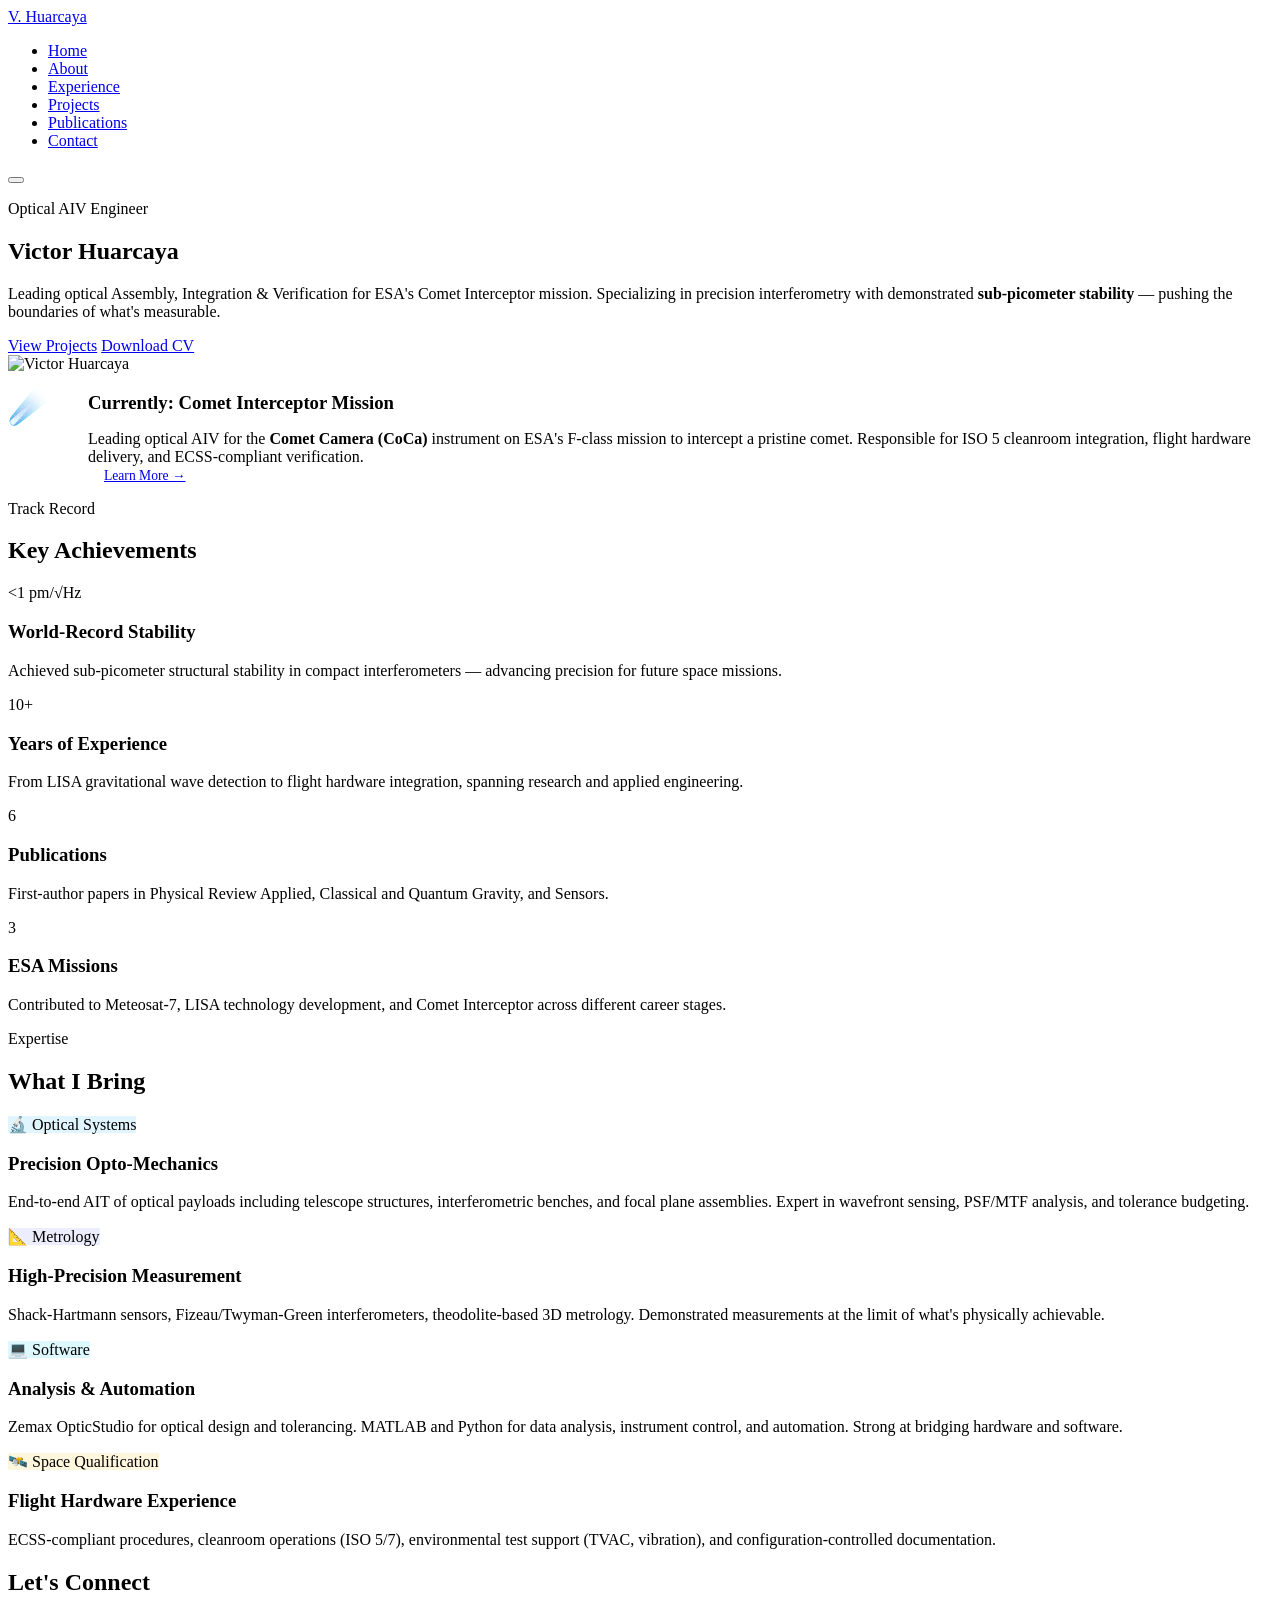
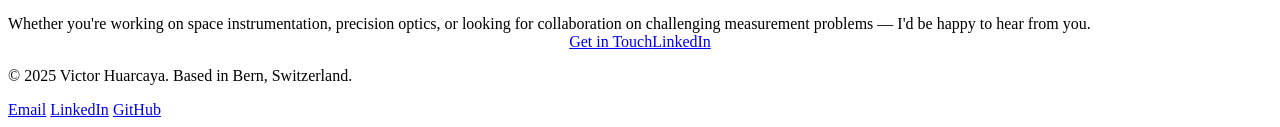
==== index.html @ 34c5372b "Add files via upload" ====
<!DOCTYPE html>
<html lang="en">
<head>
  <meta charset="UTF-8">
  <meta name="viewport" content="width=device-width, initial-scale=1.0">
  <meta name="description" content="Victor Huarcaya - Optical AIV Engineer specializing in precision interferometry and space instrumentation for ESA missions.">
  <meta name="keywords" content="Optical Engineer, Space Instrumentation, Interferometry, LISA, Comet Interceptor, ESA">
  <meta name="author" content="Victor Huarcaya">
  
  <title>Victor Huarcaya | Optical AIV Engineer</title>
  
  <!-- Fonts -->
  <link rel="preconnect" href="https://fonts.googleapis.com">
  <link rel="preconnect" href="https://fonts.gstatic.com" crossorigin>
  <link href="https://fonts.googleapis.com/css2?family=DM+Serif+Display&family=JetBrains+Mono:wght@400;500&family=Source+Sans+3:wght@400;500;600;700&display=swap" rel="stylesheet">
  
  <!-- Styles -->
  <link rel="stylesheet" href="css/style.css">
  
  <!-- Favicon -->
  <link rel="icon" type="image/svg+xml" href="data:image/svg+xml,<svg xmlns='http://www.w3.org/2000/svg' viewBox='0 0 100 100'><circle cx='50' cy='50' r='40' fill='none' stroke='%2338bdf8' stroke-width='4'/><circle cx='50' cy='50' r='8' fill='%2338bdf8'/></svg>">
</head>
<body>
  <!-- Navigation -->
  <nav class="nav">
    <div class="nav-inner">
      <a href="index.html" class="nav-logo">V. Huarcaya</a>
      <ul class="nav-links" id="navLinks">
        <li><a href="index.html" class="active">Home</a></li>
        <li><a href="about.html">About</a></li>
        <li><a href="experience.html">Experience</a></li>
        <li><a href="projects.html">Projects</a></li>
        <li><a href="publications.html">Publications</a></li>
        <li><a href="contact.html">Contact</a></li>
      </ul>
      <button class="nav-toggle" id="navToggle" aria-label="Toggle navigation">
        <span></span>
        <span></span>
        <span></span>
      </button>
    </div>
  </nav>

  <!-- Hero Section -->
  <section class="hero">
    <div class="hero-decoration hero-decoration-1"></div>
    <div class="hero-decoration hero-decoration-2"></div>
    
    <div class="container">
      <div class="hero-content">
        <div class="hero-text">
          <p class="hero-subtitle">Optical AIV Engineer</p>
          <h1>Victor <span class="highlight">Huarcaya</span></h1>
          <p class="hero-description">
            Leading optical Assembly, Integration & Verification for ESA's Comet Interceptor mission. 
            Specializing in precision interferometry with demonstrated 
            <strong>sub-picometer stability</strong> — pushing the boundaries of what's measurable.
          </p>
          <div class="hero-cta">
            <a href="projects.html" class="btn btn-primary">View Projects</a>
            <a href="assets/CV_vhuarcaya.pdf" class="btn btn-outline" download>Download CV</a>
          </div>
        </div>
        <div class="hero-image">
          <!-- Placeholder for photo - replace src with actual photo -->
          <img src="assets/profile-placeholder.svg" alt="Victor Huarcaya" id="heroPhoto">
        </div>
      </div>
    </div>
  </section>

  <!-- Current Work Highlight -->
  <section style="padding-top: 0;">
    <div class="container">
      <div class="card card-highlight">
        <div style="display: grid; grid-template-columns: auto 1fr; gap: var(--space-xl); align-items: center;">
          <div class="highlight-icon" style="width: 80px; height: 80px; font-size: 2rem;">
            ☄️
          </div>
          <div>
            <h3 style="margin-bottom: var(--space-xs);">Currently: Comet Interceptor Mission</h3>
            <p style="margin-bottom: var(--space-sm);">
              Leading optical AIV for the <strong>Comet Camera (CoCa)</strong> instrument on ESA's F-class mission 
              to intercept a pristine comet. Responsible for ISO 5 cleanroom integration, flight hardware delivery, 
              and ECSS-compliant verification.
            </p>
            <a href="projects.html#coca" class="btn btn-outline" style="padding: 0.5rem 1rem; font-size: 0.85rem;">
              Learn More →
            </a>
          </div>
        </div>
      </div>
    </div>
  </section>

  <!-- Key Highlights -->
  <section>
    <div class="container">
      <div class="section-header">
        <p class="overline">Track Record</p>
        <h2>Key Achievements</h2>
      </div>
      
      <div class="highlights">
        <div class="card highlight-card">
          <div class="highlight-stat">&lt;1 pm/√Hz</div>
          <h3>World-Record Stability</h3>
          <p>Achieved sub-picometer structural stability in compact interferometers — advancing precision for future space missions.</p>
        </div>
        
        <div class="card highlight-card">
          <div class="highlight-stat">10+</div>
          <h3>Years of Experience</h3>
          <p>From LISA gravitational wave detection to flight hardware integration, spanning research and applied engineering.</p>
        </div>
        
        <div class="card highlight-card">
          <div class="highlight-stat">6</div>
          <h3>Publications</h3>
          <p>First-author papers in Physical Review Applied, Classical and Quantum Gravity, and Sensors.</p>
        </div>
        
        <div class="card highlight-card">
          <div class="highlight-stat">3</div>
          <h3>ESA Missions</h3>
          <p>Contributed to Meteosat-7, LISA technology development, and Comet Interceptor across different career stages.</p>
        </div>
      </div>
    </div>
  </section>

  <!-- Expertise Areas -->
  <section style="background: var(--bg-secondary);">
    <div class="container">
      <div class="section-header">
        <p class="overline">Expertise</p>
        <h2>What I Bring</h2>
      </div>
      
      <div class="projects-grid">
        <div class="card">
          <span class="tag" style="background: rgba(56, 189, 248, 0.15);">🔬 Optical Systems</span>
          <h3>Precision Opto-Mechanics</h3>
          <p>End-to-end AIT of optical payloads including telescope structures, interferometric benches, and focal plane assemblies. Expert in wavefront sensing, PSF/MTF analysis, and tolerance budgeting.</p>
        </div>
        
        <div class="card">
          <span class="tag" style="background: rgba(129, 140, 248, 0.15);">📐 Metrology</span>
          <h3>High-Precision Measurement</h3>
          <p>Shack-Hartmann sensors, Fizeau/Twyman-Green interferometers, theodolite-based 3D metrology. Demonstrated measurements at the limit of what's physically achievable.</p>
        </div>
        
        <div class="card">
          <span class="tag" style="background: rgba(34, 211, 238, 0.15);">💻 Software</span>
          <h3>Analysis & Automation</h3>
          <p>Zemax OpticStudio for optical design and tolerancing. MATLAB and Python for data analysis, instrument control, and automation. Strong at bridging hardware and software.</p>
        </div>
        
        <div class="card">
          <span class="tag" style="background: rgba(251, 191, 36, 0.15);">🛰️ Space Qualification</span>
          <h3>Flight Hardware Experience</h3>
          <p>ECSS-compliant procedures, cleanroom operations (ISO 5/7), environmental test support (TVAC, vibration), and configuration-controlled documentation.</p>
        </div>
      </div>
    </div>
  </section>

  <!-- CTA -->
  <section>
    <div class="container text-center">
      <h2>Let's Connect</h2>
      <p class="lead" style="margin: var(--space-lg) auto;">
        Whether you're working on space instrumentation, precision optics, or looking for 
        collaboration on challenging measurement problems — I'd be happy to hear from you.
      </p>
      <div style="display: flex; gap: var(--space-md); justify-content: center; flex-wrap: wrap;">
        <a href="contact.html" class="btn btn-primary">Get in Touch</a>
        <a href="https://linkedin.com/in/vhuarcaya" class="btn btn-outline" target="_blank" rel="noopener">LinkedIn</a>
      </div>
    </div>
  </section>

  <!-- Footer -->
  <footer class="footer">
    <div class="container">
      <p>© 2025 Victor Huarcaya. Based in Bern, Switzerland.</p>
      <div class="footer-links">
        <a href="mailto:victor.huarcaya@proton.me">Email</a>
        <a href="https://linkedin.com/in/vhuarcaya" target="_blank" rel="noopener">LinkedIn</a>
        <a href="https://github.com/vhuarcaya" target="_blank" rel="noopener">GitHub</a>
      </div>
    </div>
  </footer>

  <!-- Scripts -->
  <script>
    // Mobile navigation toggle
    const navToggle = document.getElementById('navToggle');
    const navLinks = document.getElementById('navLinks');
    
    navToggle.addEventListener('click', () => {
      navLinks.classList.toggle('active');
    });

    // Close mobile nav when clicking a link
    navLinks.querySelectorAll('a').forEach(link => {
      link.addEventListener('click', () => {
        navLinks.classList.remove('active');
      });
    });

    // Animate elements on scroll
    const observerOptions = {
      threshold: 0.1,
      rootMargin: '0px 0px -50px 0px'
    };

    const observer = new IntersectionObserver((entries) => {
      entries.forEach(entry => {
        if (entry.isIntersecting) {
          entry.target.classList.add('visible');
        }
      });
    }, observerOptions);

    document.querySelectorAll('.animate-on-scroll').forEach(el => {
      observer.observe(el);
    });
  </script>
</body>
</html>
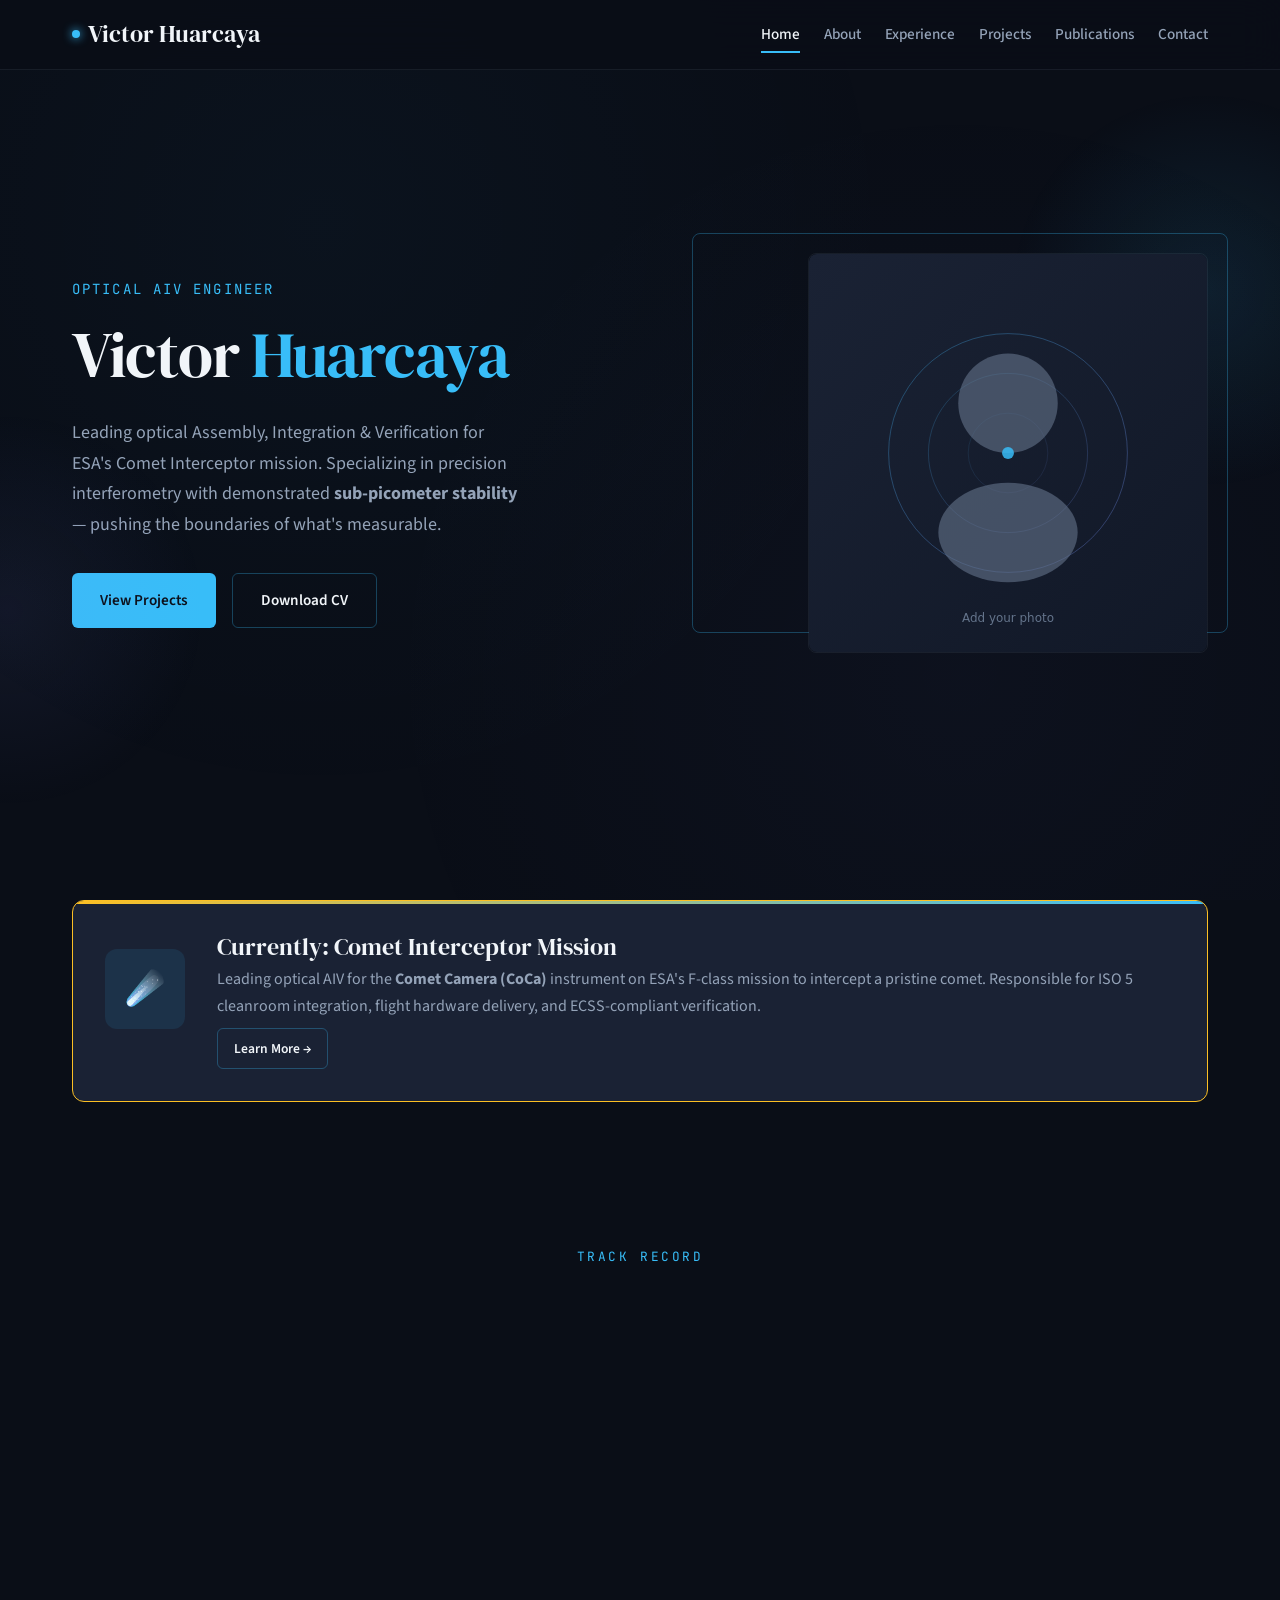
==== commit d8f38426: "Update index.html" ====
--- a/index.html
+++ b/index.html
@@ -3,7 +3,7 @@
 <head>
   <meta charset="UTF-8">
   <meta name="viewport" content="width=device-width, initial-scale=1.0">
-  <meta name="description" content="Victor Huarcaya - Optical AIV Engineer specializing in precision interferometry and space instrumentation for ESA missions.">
+  <meta name="description" content="Victor J. Huarcaya Azañon - Optical AIV Engineer specializing in precision interferometry and space instrumentation for ESA missions.">
   <meta name="keywords" content="Optical Engineer, Space Instrumentation, Interferometry, LISA, Comet Interceptor, ESA">
   <meta name="author" content="Victor Huarcaya">
   
@@ -24,7 +24,7 @@
   <!-- Navigation -->
   <nav class="nav">
     <div class="nav-inner">
-      <a href="index.html" class="nav-logo">V. Huarcaya</a>
+      <a href="index.html" class="nav-logo">Victor Huarcaya</a>
       <ul class="nav-links" id="navLinks">
         <li><a href="index.html" class="active">Home</a></li>
         <li><a href="about.html">About</a></li>
--- a/css/style.css
+++ b/css/style.css
@@ -0,0 +1,851 @@
+/* ============================================
+   Victor Huarcaya - Personal Website
+   Aesthetic: Refined Scientific / Precision Optics
+   ============================================ */
+
+/* ---------- CSS Variables ---------- */
+:root {
+  /* Color palette - deep space with laser accents */
+  --bg-primary: #0a0e17;
+  --bg-secondary: #111827;
+  --bg-card: #1a2234;
+  --bg-card-hover: #212d45;
+  
+  --text-primary: #f1f5f9;
+  --text-secondary: #94a3b8;
+  --text-muted: #64748b;
+  
+  --accent-primary: #38bdf8;    /* Cyan - laser blue */
+  --accent-secondary: #818cf8;  /* Soft violet */
+  --accent-tertiary: #22d3ee;   /* Bright cyan */
+  --accent-gold: #fbbf24;       /* Achievement highlight */
+  
+  --border-subtle: rgba(148, 163, 184, 0.1);
+  --border-accent: rgba(56, 189, 248, 0.3);
+  
+  /* Typography */
+  --font-display: 'DM Serif Display', Georgia, serif;
+  --font-body: 'Source Sans 3', -apple-system, sans-serif;
+  --font-mono: 'JetBrains Mono', 'Fira Code', monospace;
+  
+  /* Spacing */
+  --space-xs: 0.25rem;
+  --space-sm: 0.5rem;
+  --space-md: 1rem;
+  --space-lg: 1.5rem;
+  --space-xl: 2rem;
+  --space-2xl: 3rem;
+  --space-3xl: 4rem;
+  
+  /* Transitions */
+  --transition-fast: 150ms ease;
+  --transition-base: 250ms ease;
+  --transition-slow: 400ms ease;
+  
+  /* Layout */
+  --max-width: 1200px;
+  --nav-height: 70px;
+}
+
+/* ---------- Reset & Base ---------- */
+*, *::before, *::after {
+  box-sizing: border-box;
+  margin: 0;
+  padding: 0;
+}
+
+html {
+  scroll-behavior: smooth;
+  font-size: 16px;
+}
+
+body {
+  font-family: var(--font-body);
+  background: var(--bg-primary);
+  color: var(--text-primary);
+  line-height: 1.7;
+  min-height: 100vh;
+  overflow-x: hidden;
+}
+
+/* Subtle grid background */
+body::before {
+  content: '';
+  position: fixed;
+  top: 0;
+  left: 0;
+  width: 100%;
+  height: 100%;
+  background-image: 
+    radial-gradient(circle at 25% 25%, rgba(56, 189, 248, 0.03) 0%, transparent 50%),
+    radial-gradient(circle at 75% 75%, rgba(129, 140, 248, 0.03) 0%, transparent 50%);
+  pointer-events: none;
+  z-index: -1;
+}
+
+a {
+  color: var(--accent-primary);
+  text-decoration: none;
+  transition: color var(--transition-fast);
+}
+
+a:hover {
+  color: var(--accent-tertiary);
+}
+
+img {
+  max-width: 100%;
+  height: auto;
+  display: block;
+}
+
+/* ---------- Typography ---------- */
+h1, h2, h3, h4 {
+  font-family: var(--font-display);
+  font-weight: 400;
+  line-height: 1.2;
+  color: var(--text-primary);
+}
+
+h1 {
+  font-size: clamp(2.5rem, 5vw, 4rem);
+  letter-spacing: -0.02em;
+}
+
+h2 {
+  font-size: clamp(1.75rem, 3vw, 2.5rem);
+  margin-bottom: var(--space-lg);
+}
+
+h3 {
+  font-size: clamp(1.25rem, 2vw, 1.5rem);
+  margin-bottom: var(--space-md);
+}
+
+p {
+  margin-bottom: var(--space-md);
+  color: var(--text-secondary);
+}
+
+.lead {
+  font-size: 1.25rem;
+  color: var(--text-secondary);
+  max-width: 65ch;
+}
+
+/* ---------- Layout ---------- */
+.container {
+  width: 100%;
+  max-width: var(--max-width);
+  margin: 0 auto;
+  padding: 0 var(--space-xl);
+}
+
+section {
+  padding: var(--space-3xl) 0;
+}
+
+/* ---------- Navigation ---------- */
+.nav {
+  position: fixed;
+  top: 0;
+  left: 0;
+  right: 0;
+  height: var(--nav-height);
+  background: rgba(10, 14, 23, 0.85);
+  backdrop-filter: blur(20px);
+  border-bottom: 1px solid var(--border-subtle);
+  z-index: 1000;
+  transition: background var(--transition-base);
+}
+
+.nav-inner {
+  display: flex;
+  align-items: center;
+  justify-content: space-between;
+  height: 100%;
+  max-width: var(--max-width);
+  margin: 0 auto;
+  padding: 0 var(--space-xl);
+}
+
+.nav-logo {
+  font-family: var(--font-display);
+  font-size: 1.5rem;
+  color: var(--text-primary);
+  display: flex;
+  align-items: center;
+  gap: var(--space-sm);
+}
+
+.nav-logo::before {
+  content: '';
+  width: 8px;
+  height: 8px;
+  background: var(--accent-primary);
+  border-radius: 50%;
+  box-shadow: 0 0 10px var(--accent-primary);
+}
+
+.nav-links {
+  display: flex;
+  gap: var(--space-lg);
+  list-style: none;
+}
+
+.nav-links a {
+  color: var(--text-secondary);
+  font-size: 0.95rem;
+  font-weight: 500;
+  padding: var(--space-sm) 0;
+  position: relative;
+}
+
+.nav-links a::after {
+  content: '';
+  position: absolute;
+  bottom: 0;
+  left: 0;
+  width: 0;
+  height: 2px;
+  background: var(--accent-primary);
+  transition: width var(--transition-base);
+}
+
+.nav-links a:hover,
+.nav-links a.active {
+  color: var(--text-primary);
+}
+
+.nav-links a:hover::after,
+.nav-links a.active::after {
+  width: 100%;
+}
+
+/* Mobile nav toggle */
+.nav-toggle {
+  display: none;
+  flex-direction: column;
+  gap: 5px;
+  background: none;
+  border: none;
+  cursor: pointer;
+  padding: var(--space-sm);
+}
+
+.nav-toggle span {
+  width: 24px;
+  height: 2px;
+  background: var(--text-primary);
+  transition: var(--transition-fast);
+}
+
+/* ---------- Hero Section ---------- */
+.hero {
+  min-height: 100vh;
+  display: flex;
+  align-items: center;
+  padding-top: var(--nav-height);
+  position: relative;
+  overflow: hidden;
+}
+
+.hero-content {
+  display: grid;
+  grid-template-columns: 1fr 1fr;
+  gap: var(--space-3xl);
+  align-items: center;
+}
+
+.hero-text {
+  animation: fadeInUp 0.8s ease-out;
+}
+
+.hero-subtitle {
+  font-family: var(--font-mono);
+  font-size: 0.875rem;
+  color: var(--accent-primary);
+  text-transform: uppercase;
+  letter-spacing: 0.15em;
+  margin-bottom: var(--space-md);
+}
+
+.hero h1 {
+  margin-bottom: var(--space-lg);
+}
+
+.hero h1 .highlight {
+  color: var(--accent-primary);
+  position: relative;
+}
+
+.hero-description {
+  font-size: 1.125rem;
+  color: var(--text-secondary);
+  margin-bottom: var(--space-xl);
+  max-width: 50ch;
+}
+
+.hero-cta {
+  display: flex;
+  gap: var(--space-md);
+  flex-wrap: wrap;
+}
+
+.hero-image {
+  position: relative;
+  animation: fadeIn 1s ease-out 0.3s both;
+}
+
+.hero-image img {
+  width: 100%;
+  max-width: 400px;
+  border-radius: 8px;
+  border: 1px solid var(--border-subtle);
+  margin-left: auto;
+}
+
+.hero-image::before {
+  content: '';
+  position: absolute;
+  top: -20px;
+  right: -20px;
+  width: 100%;
+  height: 100%;
+  border: 1px solid var(--accent-primary);
+  border-radius: 8px;
+  opacity: 0.3;
+  z-index: -1;
+}
+
+/* Hero decorative elements */
+.hero-decoration {
+  position: absolute;
+  width: 400px;
+  height: 400px;
+  border-radius: 50%;
+  background: radial-gradient(circle, rgba(56, 189, 248, 0.1) 0%, transparent 70%);
+  pointer-events: none;
+}
+
+.hero-decoration-1 {
+  top: 10%;
+  right: -10%;
+}
+
+.hero-decoration-2 {
+  bottom: 10%;
+  left: -15%;
+  background: radial-gradient(circle, rgba(129, 140, 248, 0.08) 0%, transparent 70%);
+}
+
+/* ---------- Buttons ---------- */
+.btn {
+  display: inline-flex;
+  align-items: center;
+  gap: var(--space-sm);
+  padding: 0.875rem 1.75rem;
+  font-family: var(--font-body);
+  font-size: 0.95rem;
+  font-weight: 600;
+  border-radius: 6px;
+  border: none;
+  cursor: pointer;
+  transition: all var(--transition-base);
+}
+
+.btn-primary {
+  background: var(--accent-primary);
+  color: var(--bg-primary);
+}
+
+.btn-primary:hover {
+  background: var(--accent-tertiary);
+  color: var(--bg-primary);
+  transform: translateY(-2px);
+  box-shadow: 0 10px 30px rgba(56, 189, 248, 0.3);
+}
+
+.btn-outline {
+  background: transparent;
+  color: var(--text-primary);
+  border: 1px solid var(--border-accent);
+}
+
+.btn-outline:hover {
+  background: rgba(56, 189, 248, 0.1);
+  color: var(--accent-primary);
+  border-color: var(--accent-primary);
+}
+
+/* ---------- Cards ---------- */
+.card {
+  background: var(--bg-card);
+  border: 1px solid var(--border-subtle);
+  border-radius: 12px;
+  padding: var(--space-xl);
+  transition: all var(--transition-base);
+}
+
+.card:hover {
+  background: var(--bg-card-hover);
+  border-color: var(--border-accent);
+  transform: translateY(-4px);
+}
+
+.card-highlight {
+  border-color: var(--accent-gold);
+  position: relative;
+  overflow: hidden;
+}
+
+.card-highlight::before {
+  content: '';
+  position: absolute;
+  top: 0;
+  left: 0;
+  right: 0;
+  height: 3px;
+  background: linear-gradient(90deg, var(--accent-gold), var(--accent-primary));
+}
+
+/* ---------- Section Headers ---------- */
+.section-header {
+  text-align: center;
+  margin-bottom: var(--space-3xl);
+}
+
+.section-header .overline {
+  font-family: var(--font-mono);
+  font-size: 0.8rem;
+  color: var(--accent-primary);
+  text-transform: uppercase;
+  letter-spacing: 0.2em;
+  margin-bottom: var(--space-sm);
+}
+
+.section-header p {
+  max-width: 60ch;
+  margin: var(--space-md) auto 0;
+}
+
+/* ---------- Highlights Grid ---------- */
+.highlights {
+  display: grid;
+  grid-template-columns: repeat(auto-fit, minmax(280px, 1fr));
+  gap: var(--space-lg);
+  margin-top: var(--space-2xl);
+}
+
+.highlight-card {
+  text-align: center;
+  padding: var(--space-2xl) var(--space-xl);
+}
+
+.highlight-icon {
+  width: 60px;
+  height: 60px;
+  margin: 0 auto var(--space-lg);
+  display: flex;
+  align-items: center;
+  justify-content: center;
+  background: rgba(56, 189, 248, 0.1);
+  border-radius: 12px;
+  font-size: 1.5rem;
+}
+
+.highlight-card h3 {
+  font-family: var(--font-body);
+  font-weight: 600;
+  margin-bottom: var(--space-sm);
+}
+
+.highlight-stat {
+  font-family: var(--font-mono);
+  font-size: 2rem;
+  color: var(--accent-primary);
+  margin-bottom: var(--space-sm);
+}
+
+/* ---------- Timeline ---------- */
+.timeline {
+  position: relative;
+  max-width: 900px;
+  margin: 0 auto;
+}
+
+.timeline::before {
+  content: '';
+  position: absolute;
+  left: 0;
+  top: 0;
+  bottom: 0;
+  width: 2px;
+  background: linear-gradient(to bottom, var(--accent-primary), var(--accent-secondary));
+  opacity: 0.3;
+}
+
+.timeline-item {
+  position: relative;
+  padding-left: var(--space-2xl);
+  padding-bottom: var(--space-2xl);
+}
+
+.timeline-item:last-child {
+  padding-bottom: 0;
+}
+
+.timeline-item::before {
+  content: '';
+  position: absolute;
+  left: -5px;
+  top: 8px;
+  width: 12px;
+  height: 12px;
+  background: var(--bg-primary);
+  border: 2px solid var(--accent-primary);
+  border-radius: 50%;
+}
+
+.timeline-item.current::before {
+  background: var(--accent-primary);
+  box-shadow: 0 0 15px var(--accent-primary);
+}
+
+.timeline-date {
+  font-family: var(--font-mono);
+  font-size: 0.85rem;
+  color: var(--accent-primary);
+  margin-bottom: var(--space-xs);
+}
+
+.timeline-title {
+  font-family: var(--font-body);
+  font-size: 1.25rem;
+  font-weight: 600;
+  color: var(--text-primary);
+  margin-bottom: var(--space-xs);
+}
+
+.timeline-org {
+  font-size: 1rem;
+  color: var(--text-secondary);
+  margin-bottom: var(--space-sm);
+}
+
+.timeline-description {
+  color: var(--text-muted);
+  font-size: 0.95rem;
+}
+
+.timeline-description ul {
+  list-style: none;
+  margin-top: var(--space-sm);
+}
+
+.timeline-description li {
+  position: relative;
+  padding-left: var(--space-lg);
+  margin-bottom: var(--space-sm);
+}
+
+.timeline-description li::before {
+  content: '→';
+  position: absolute;
+  left: 0;
+  color: var(--accent-primary);
+}
+
+/* ---------- Projects Grid ---------- */
+.projects-grid {
+  display: grid;
+  grid-template-columns: repeat(auto-fit, minmax(350px, 1fr));
+  gap: var(--space-xl);
+}
+
+.project-card {
+  position: relative;
+}
+
+.project-card .tag {
+  display: inline-block;
+  font-family: var(--font-mono);
+  font-size: 0.75rem;
+  color: var(--accent-primary);
+  background: rgba(56, 189, 248, 0.1);
+  padding: var(--space-xs) var(--space-sm);
+  border-radius: 4px;
+  margin-bottom: var(--space-md);
+}
+
+.project-card h3 {
+  font-family: var(--font-body);
+  font-weight: 600;
+}
+
+.project-card p {
+  font-size: 0.95rem;
+}
+
+.project-tech {
+  display: flex;
+  flex-wrap: wrap;
+  gap: var(--space-sm);
+  margin-top: var(--space-md);
+}
+
+.project-tech span {
+  font-family: var(--font-mono);
+  font-size: 0.75rem;
+  color: var(--text-muted);
+  background: var(--bg-secondary);
+  padding: var(--space-xs) var(--space-sm);
+  border-radius: 4px;
+}
+
+/* ---------- Publications ---------- */
+.publications-list {
+  max-width: 900px;
+  margin: 0 auto;
+}
+
+.publication-item {
+  padding: var(--space-xl);
+  margin-bottom: var(--space-md);
+  border-left: 3px solid var(--accent-primary);
+}
+
+.publication-item:hover {
+  border-left-color: var(--accent-tertiary);
+}
+
+.publication-title {
+  font-family: var(--font-body);
+  font-size: 1.1rem;
+  font-weight: 600;
+  color: var(--text-primary);
+  margin-bottom: var(--space-sm);
+}
+
+.publication-authors {
+  font-size: 0.95rem;
+  color: var(--text-secondary);
+  margin-bottom: var(--space-sm);
+}
+
+.publication-authors strong {
+  color: var(--accent-primary);
+}
+
+.publication-venue {
+  font-family: var(--font-mono);
+  font-size: 0.85rem;
+  color: var(--text-muted);
+}
+
+.publication-venue a {
+  color: var(--accent-secondary);
+}
+
+/* ---------- Contact ---------- */
+.contact-grid {
+  display: grid;
+  grid-template-columns: 1fr 1fr;
+  gap: var(--space-3xl);
+  align-items: start;
+}
+
+.contact-info {
+  display: flex;
+  flex-direction: column;
+  gap: var(--space-lg);
+}
+
+.contact-item {
+  display: flex;
+  align-items: center;
+  gap: var(--space-md);
+}
+
+.contact-item .icon {
+  width: 48px;
+  height: 48px;
+  display: flex;
+  align-items: center;
+  justify-content: center;
+  background: var(--bg-card);
+  border: 1px solid var(--border-subtle);
+  border-radius: 10px;
+  font-size: 1.25rem;
+}
+
+.contact-item span {
+  color: var(--text-muted);
+  font-size: 0.85rem;
+}
+
+.contact-item strong {
+  display: block;
+  color: var(--text-primary);
+  font-size: 1rem;
+}
+
+/* ---------- Footer ---------- */
+.footer {
+  padding: var(--space-2xl) 0;
+  border-top: 1px solid var(--border-subtle);
+  text-align: center;
+}
+
+.footer p {
+  font-size: 0.9rem;
+  color: var(--text-muted);
+}
+
+.footer-links {
+  display: flex;
+  justify-content: center;
+  gap: var(--space-lg);
+  margin-top: var(--space-md);
+}
+
+.footer-links a {
+  color: var(--text-muted);
+  font-size: 0.9rem;
+}
+
+.footer-links a:hover {
+  color: var(--accent-primary);
+}
+
+/* ---------- Animations ---------- */
+@keyframes fadeIn {
+  from { opacity: 0; }
+  to { opacity: 1; }
+}
+
+@keyframes fadeInUp {
+  from {
+    opacity: 0;
+    transform: translateY(30px);
+  }
+  to {
+    opacity: 1;
+    transform: translateY(0);
+  }
+}
+
+@keyframes pulse {
+  0%, 100% { opacity: 1; }
+  50% { opacity: 0.5; }
+}
+
+/* Animate elements on scroll (add via JS) */
+.animate-on-scroll {
+  opacity: 0;
+  transform: translateY(20px);
+  transition: opacity 0.6s ease, transform 0.6s ease;
+}
+
+.animate-on-scroll.visible {
+  opacity: 1;
+  transform: translateY(0);
+}
+
+/* ---------- Responsive ---------- */
+@media (max-width: 968px) {
+  .hero-content {
+    grid-template-columns: 1fr;
+    text-align: center;
+  }
+  
+  .hero-image {
+    order: -1;
+  }
+  
+  .hero-image img {
+    max-width: 300px;
+    margin: 0 auto;
+  }
+  
+  .hero-cta {
+    justify-content: center;
+  }
+  
+  .contact-grid {
+    grid-template-columns: 1fr;
+  }
+}
+
+@media (max-width: 768px) {
+  :root {
+    --nav-height: 60px;
+  }
+  
+  .nav-links {
+    position: fixed;
+    top: var(--nav-height);
+    left: 0;
+    right: 0;
+    background: var(--bg-primary);
+    flex-direction: column;
+    padding: var(--space-xl);
+    gap: var(--space-md);
+    border-bottom: 1px solid var(--border-subtle);
+    transform: translateY(-100%);
+    opacity: 0;
+    visibility: hidden;
+    transition: all var(--transition-base);
+  }
+  
+  .nav-links.active {
+    transform: translateY(0);
+    opacity: 1;
+    visibility: visible;
+  }
+  
+  .nav-toggle {
+    display: flex;
+  }
+  
+  .projects-grid {
+    grid-template-columns: 1fr;
+  }
+  
+  .timeline::before {
+    left: 6px;
+  }
+  
+  .timeline-item {
+    padding-left: var(--space-2xl);
+  }
+  
+  .timeline-item::before {
+    left: 0;
+  }
+}
+
+@media (max-width: 480px) {
+  .container {
+    padding: 0 var(--space-md);
+  }
+  
+  .btn {
+    width: 100%;
+    justify-content: center;
+  }
+  
+  .hero-cta {
+    flex-direction: column;
+  }
+}
+
+/* ---------- Utilities ---------- */
+.text-center { text-align: center; }
+.text-accent { color: var(--accent-primary); }
+.mt-1 { margin-top: var(--space-md); }
+.mt-2 { margin-top: var(--space-xl); }
+.mt-3 { margin-top: var(--space-2xl); }
+.mb-1 { margin-bottom: var(--space-md); }
+.mb-2 { margin-bottom: var(--space-xl); }
+.mb-3 { margin-bottom: var(--space-2xl); }
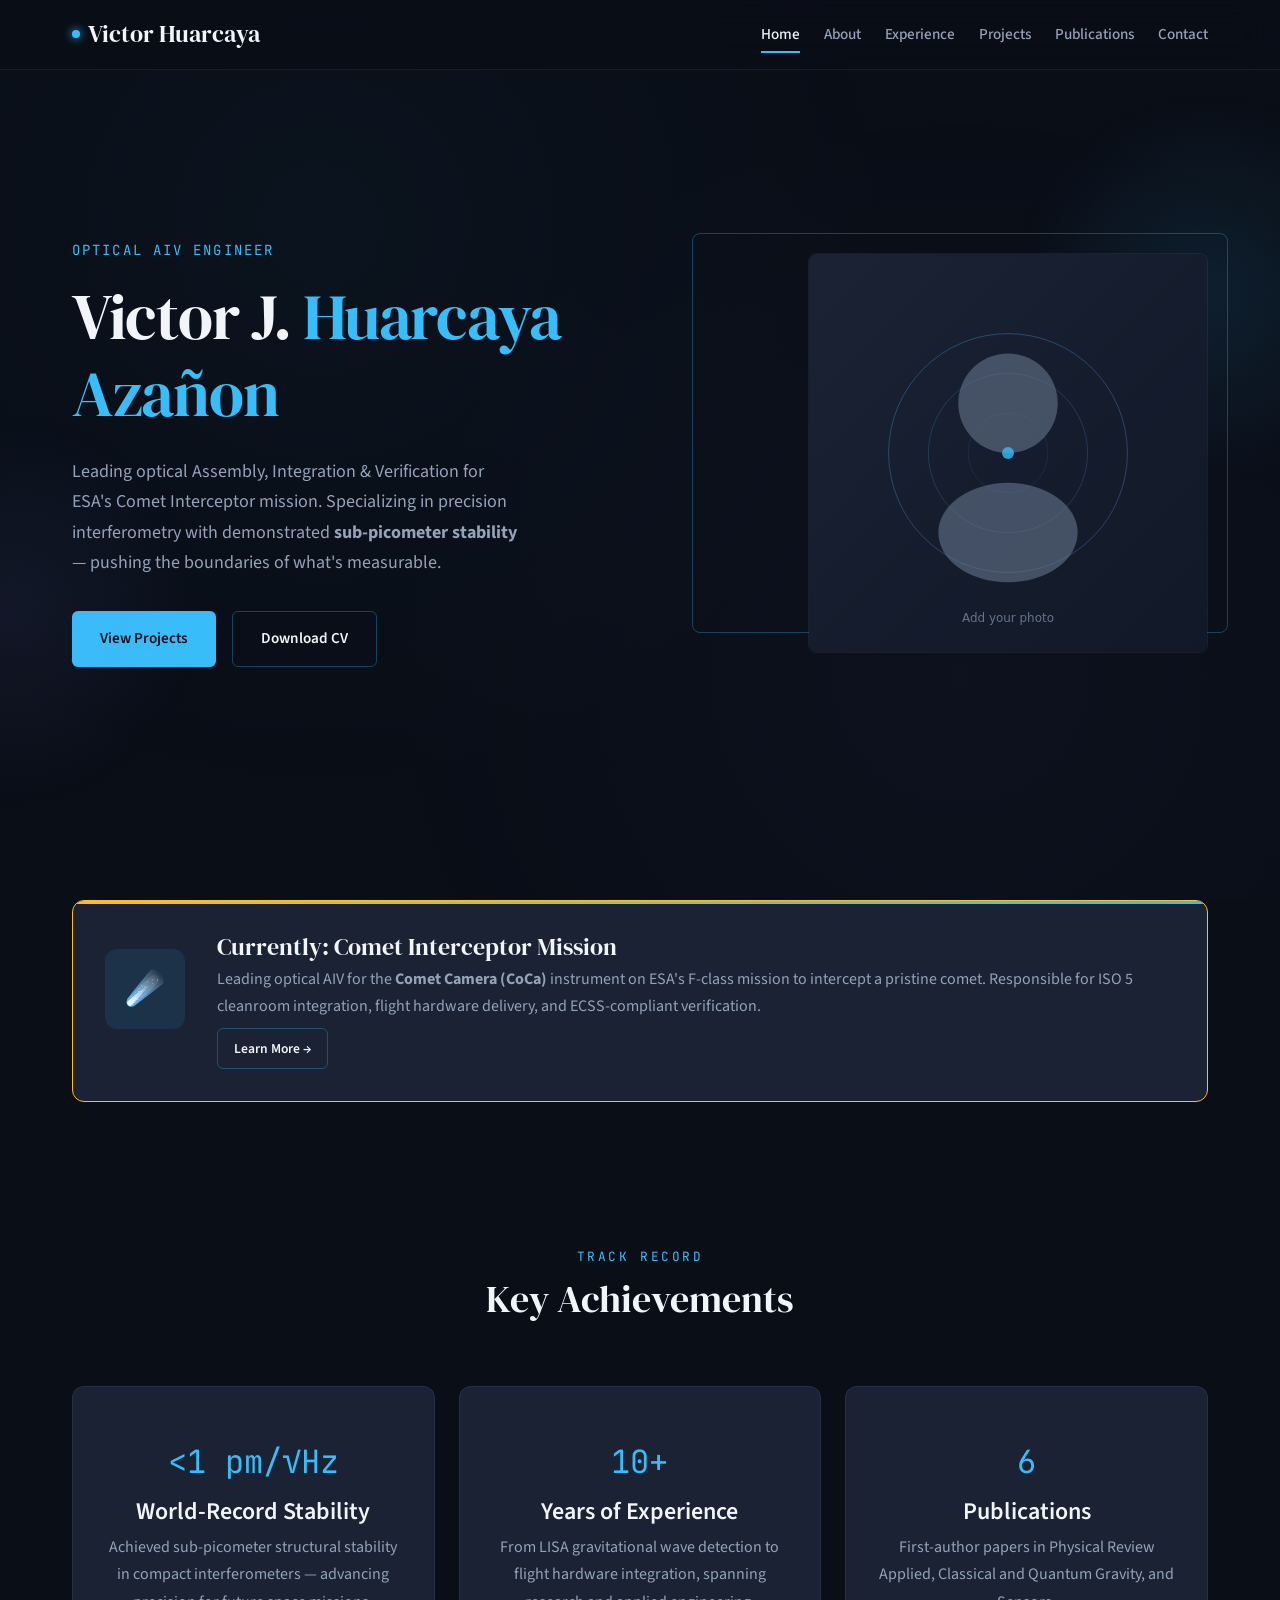
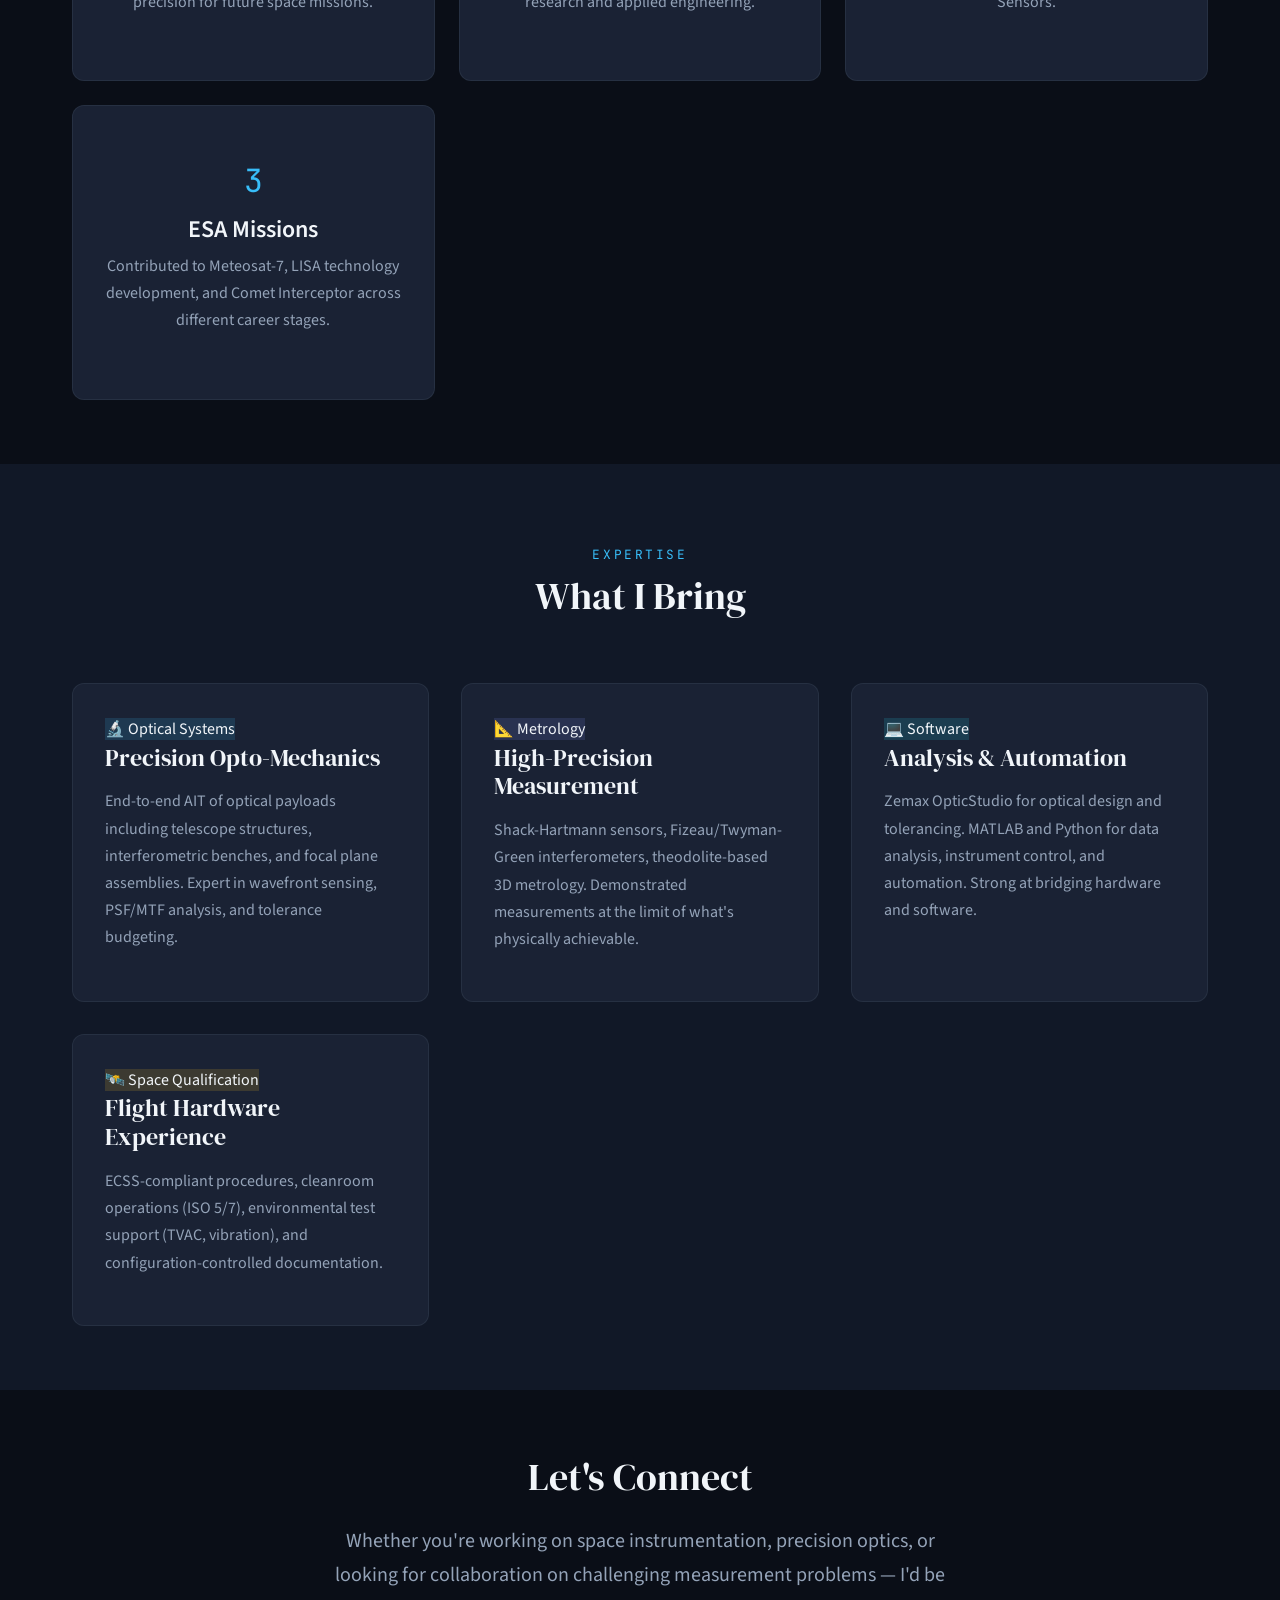
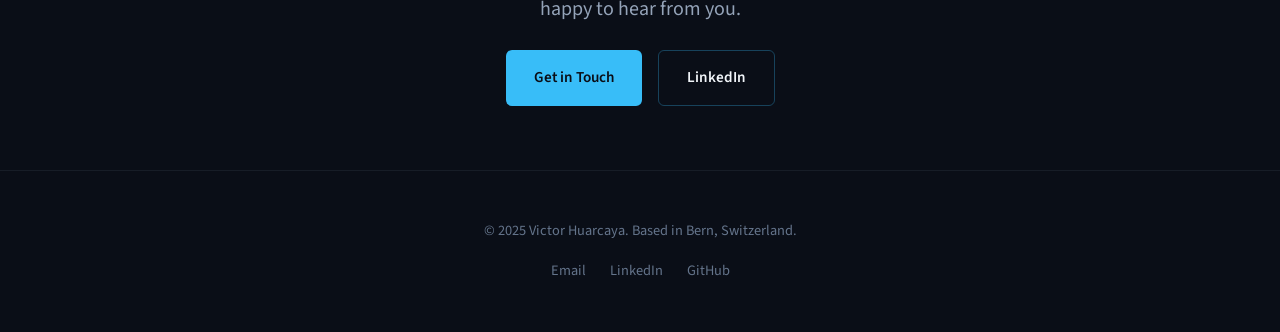
==== commit 0045946c: "Update index.html" ====
--- a/index.html
+++ b/index.html
@@ -50,7 +50,7 @@
       <div class="hero-content">
         <div class="hero-text">
           <p class="hero-subtitle">Optical AIV Engineer</p>
-          <h1>Victor <span class="highlight">Huarcaya</span></h1>
+          <h1>Victor J. <span class="highlight">Huarcaya Azañon</span></h1>
           <p class="hero-description">
             Leading optical Assembly, Integration & Verification for ESA's Comet Interceptor mission. 
             Specializing in precision interferometry with demonstrated 
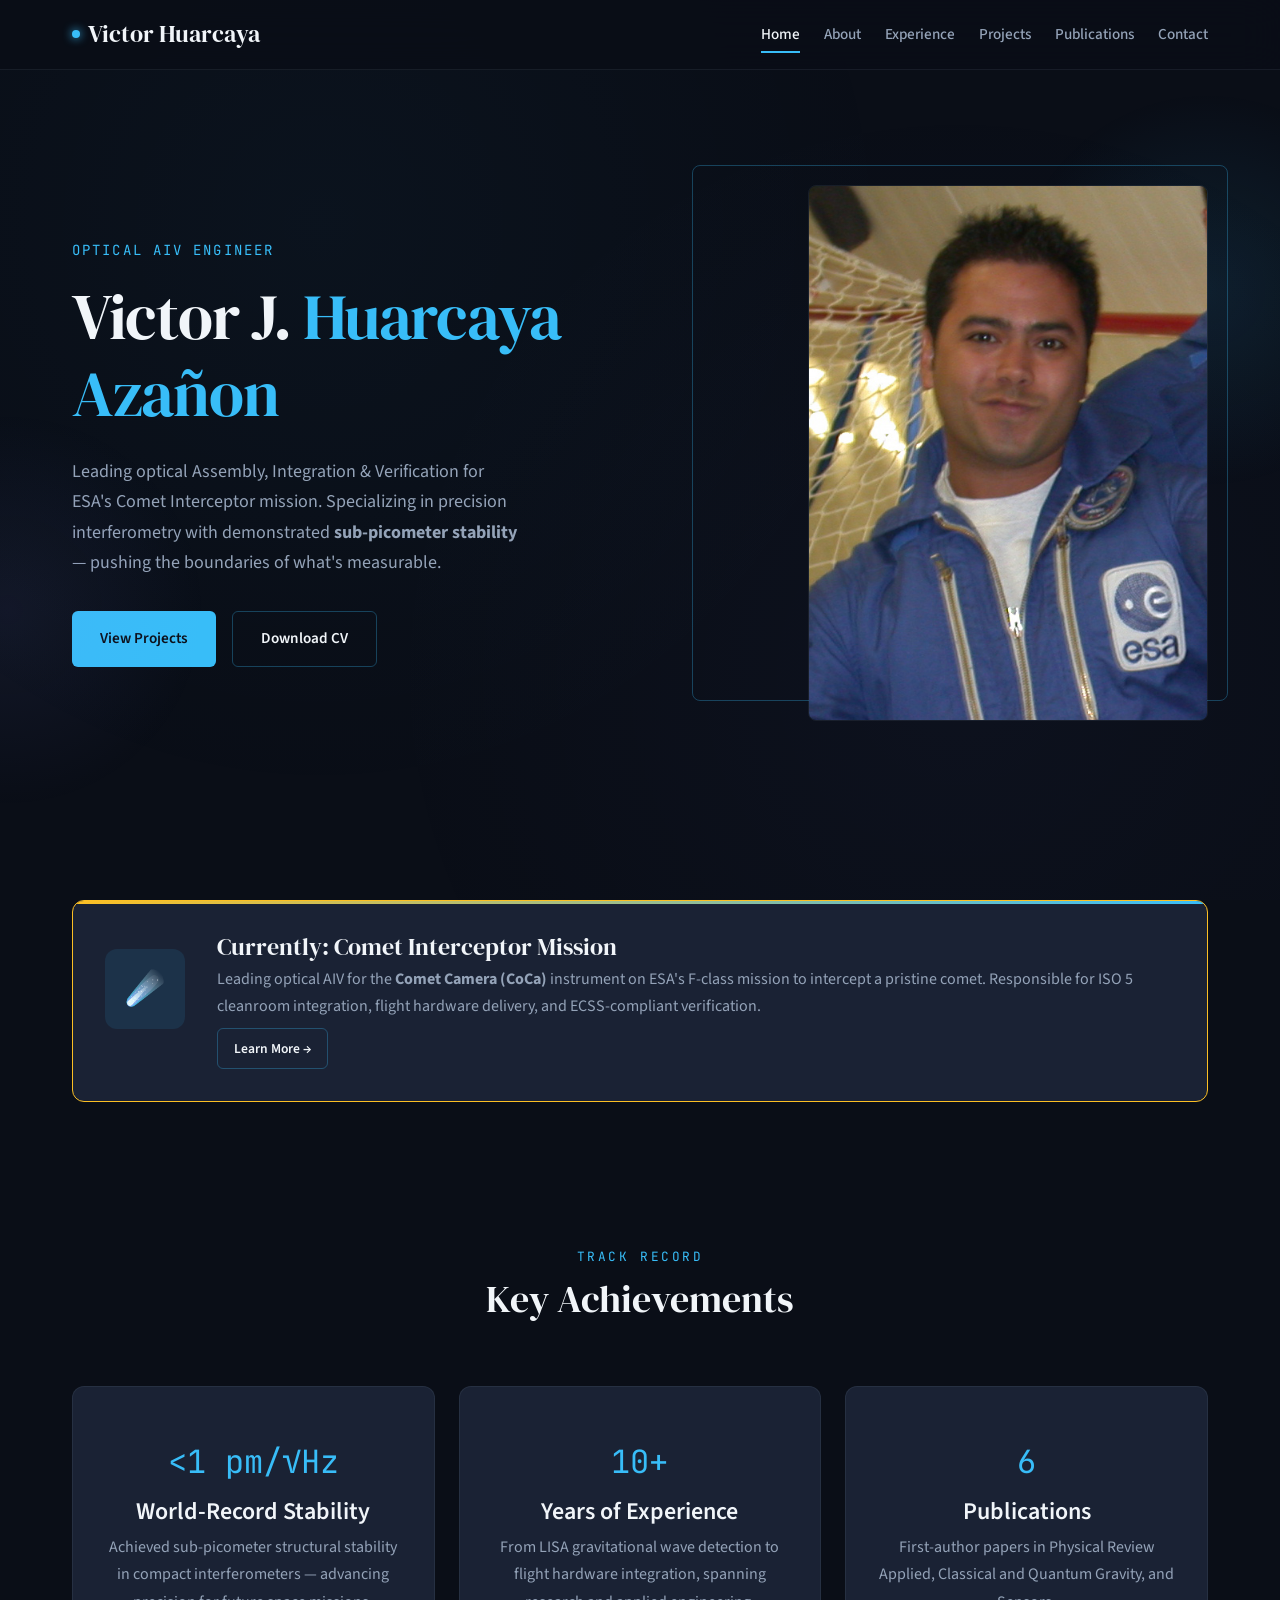
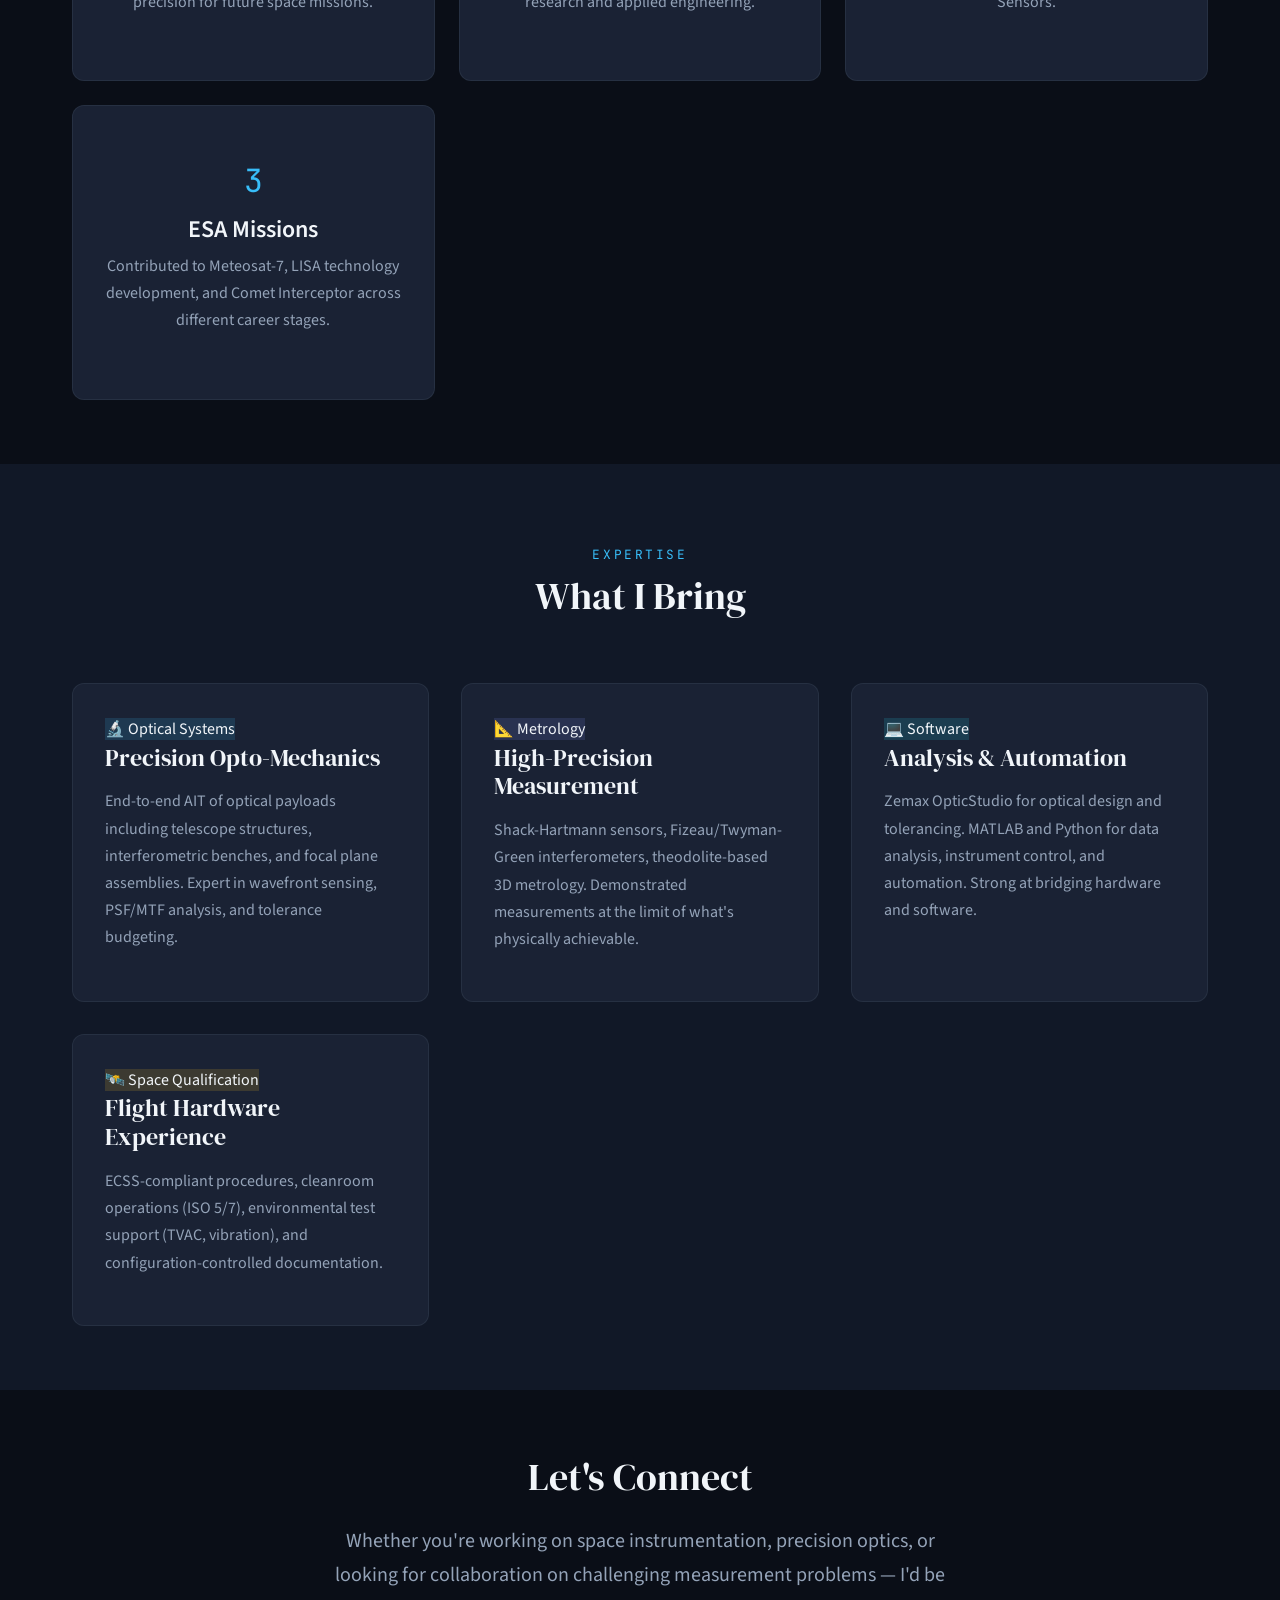
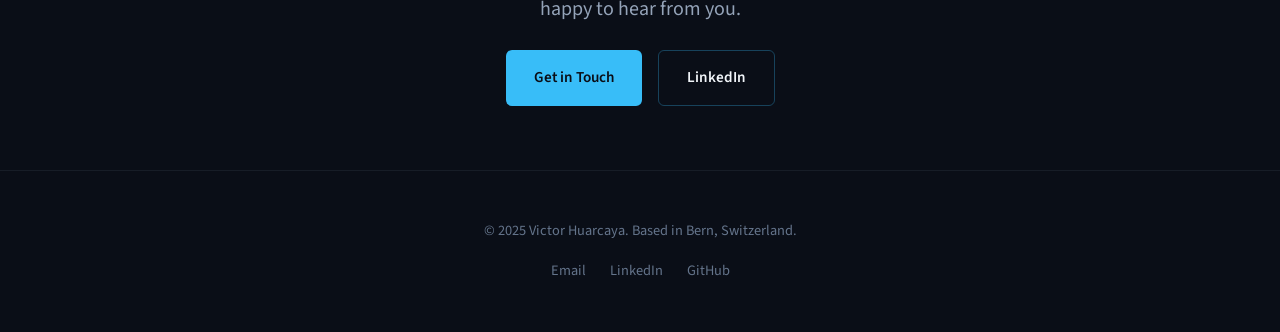
==== commit 1e75fb69: "Update index.html" ====
--- a/index.html
+++ b/index.html
@@ -63,7 +63,7 @@
         </div>
         <div class="hero-image">
           <!-- Placeholder for photo - replace src with actual photo -->
-          <img src="assets/profile-placeholder.svg" alt="Victor Huarcaya" id="heroPhoto">
+          <img src="assets/profile.jpg" alt="Victor Huarcaya" id="heroPhoto">
         </div>
       </div>
     </div>
